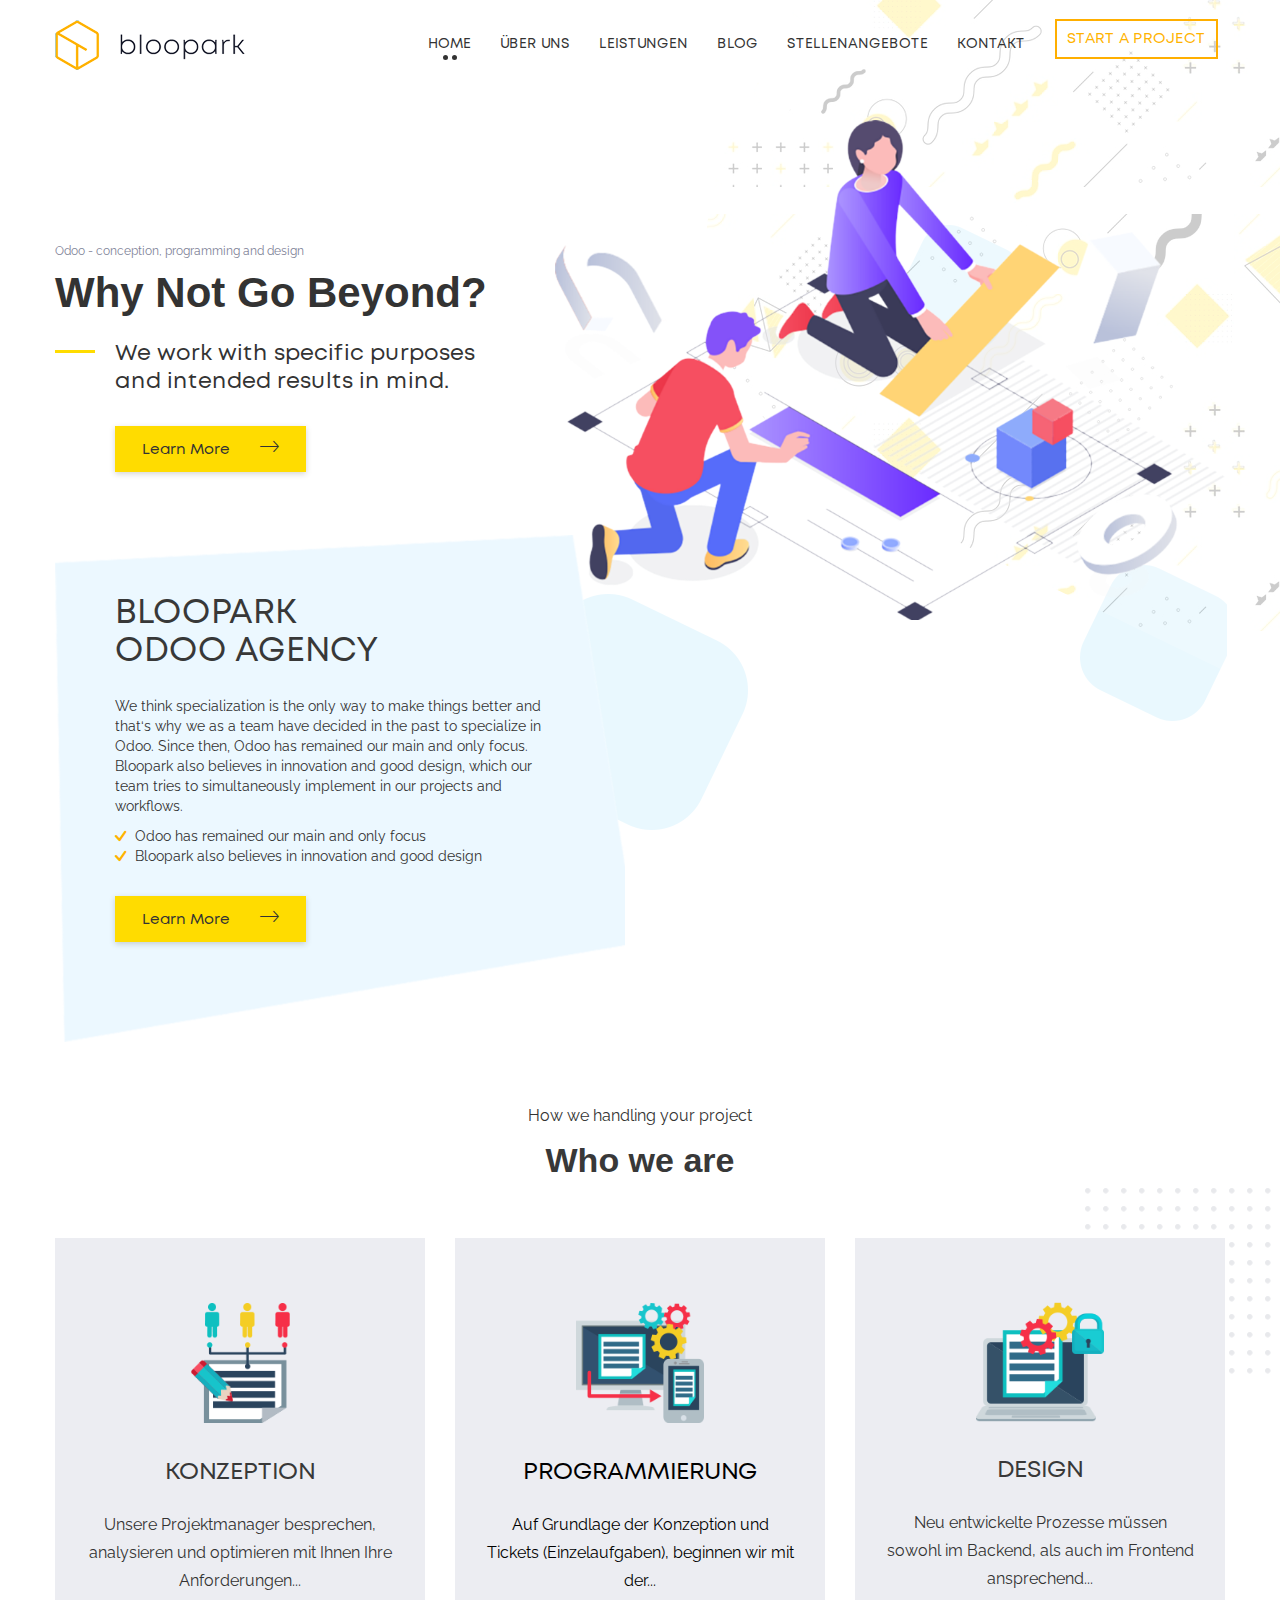
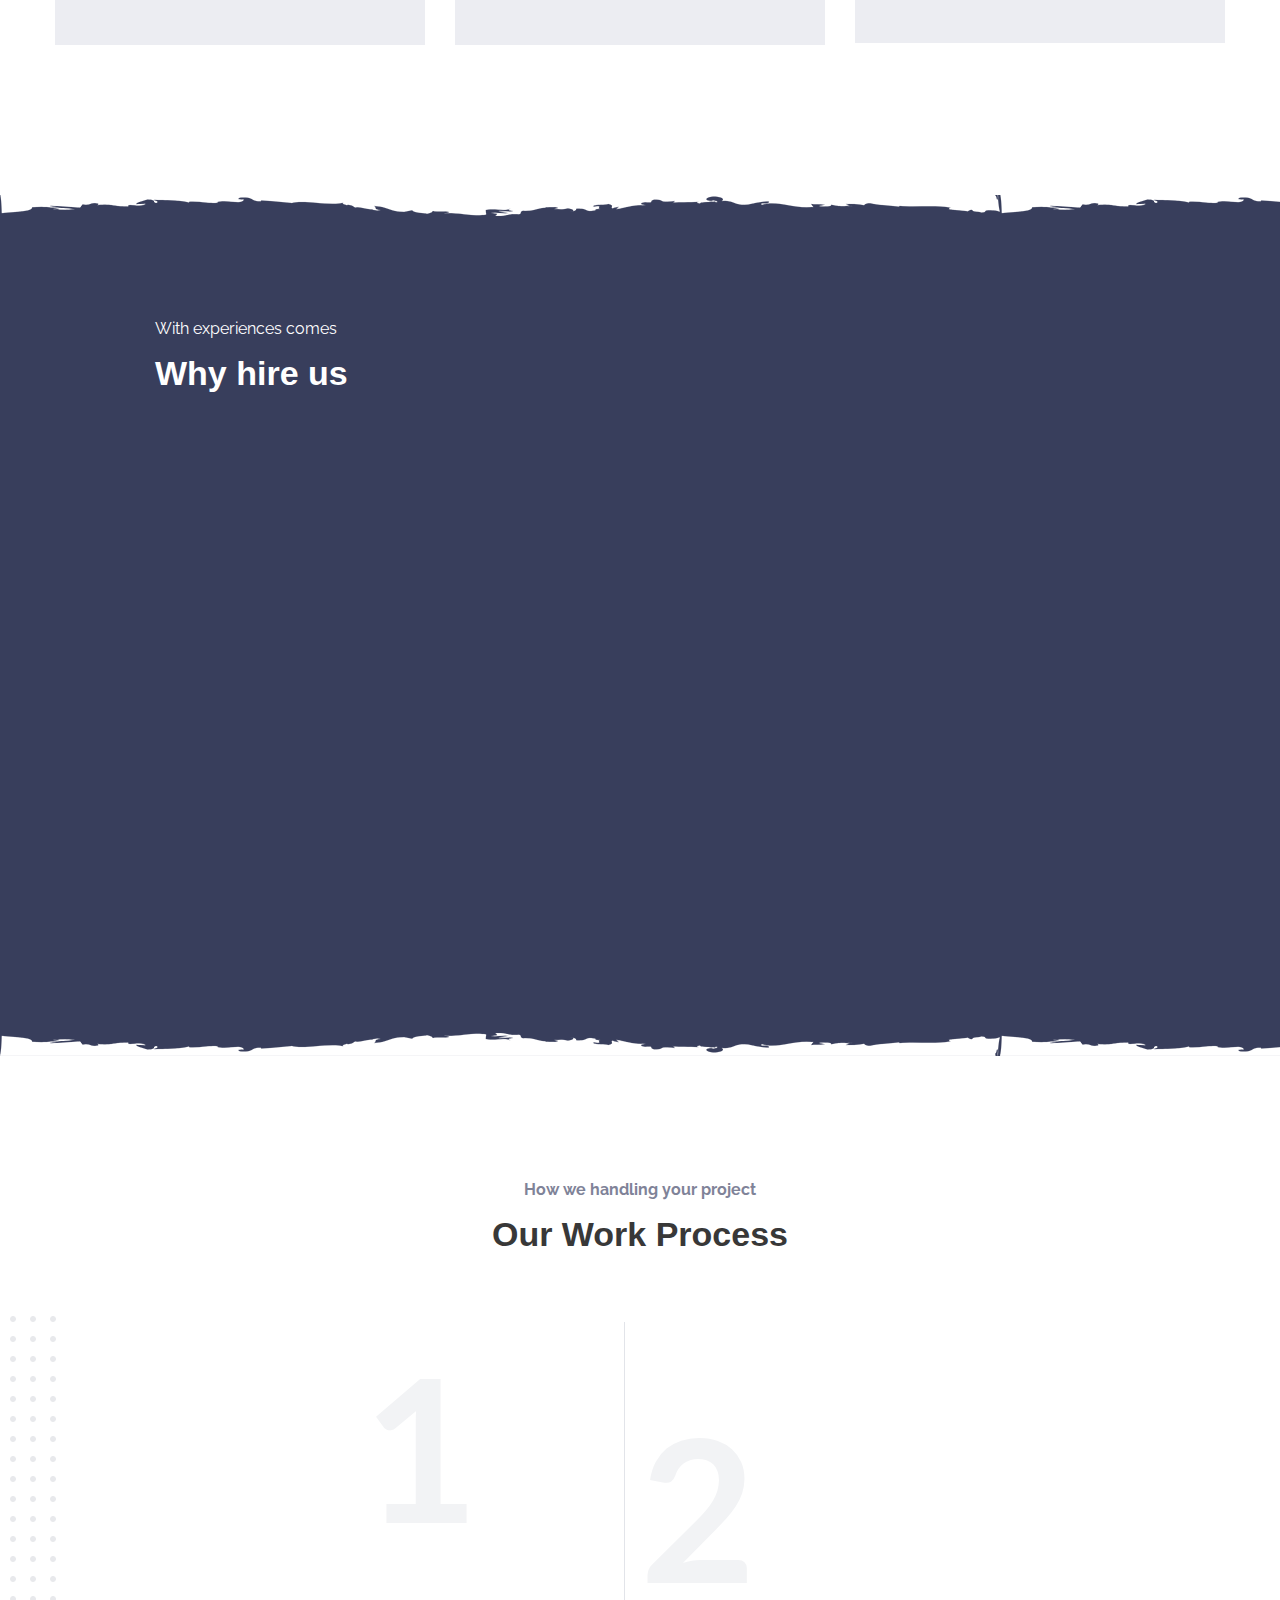
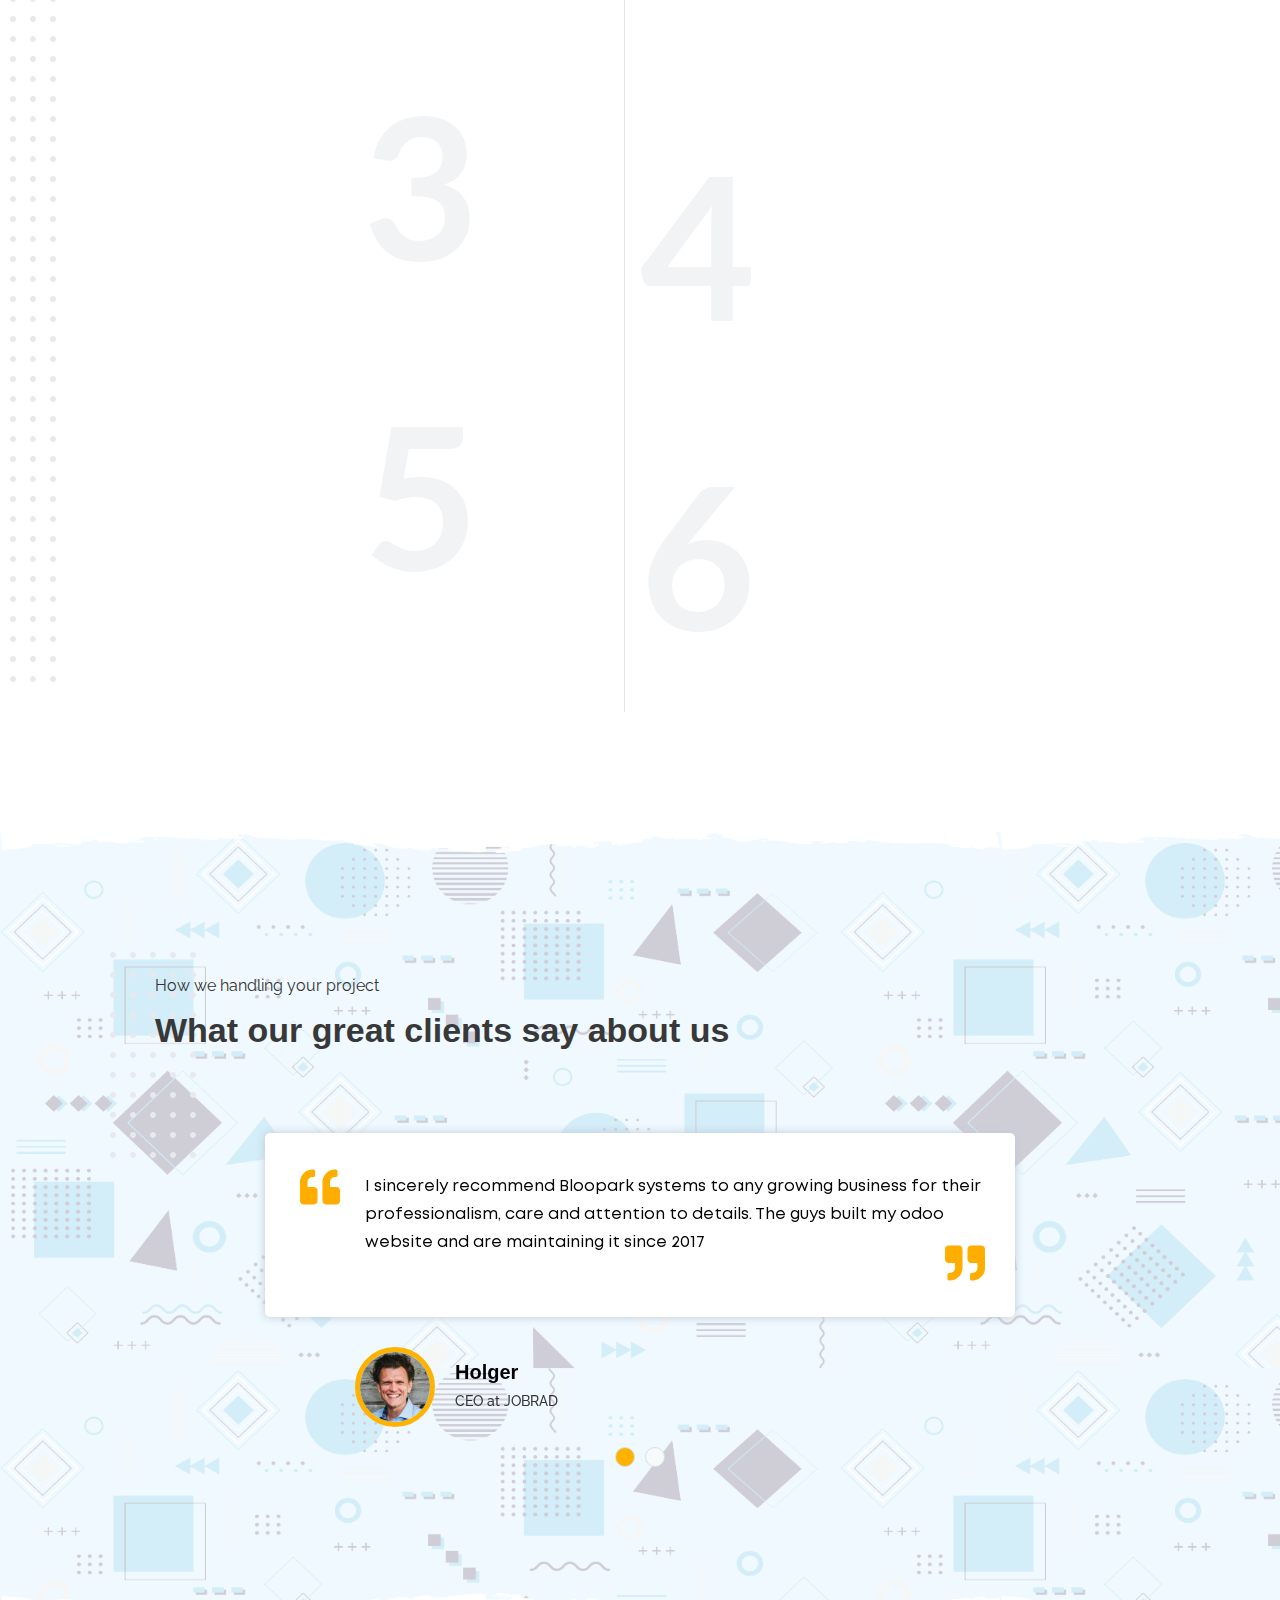
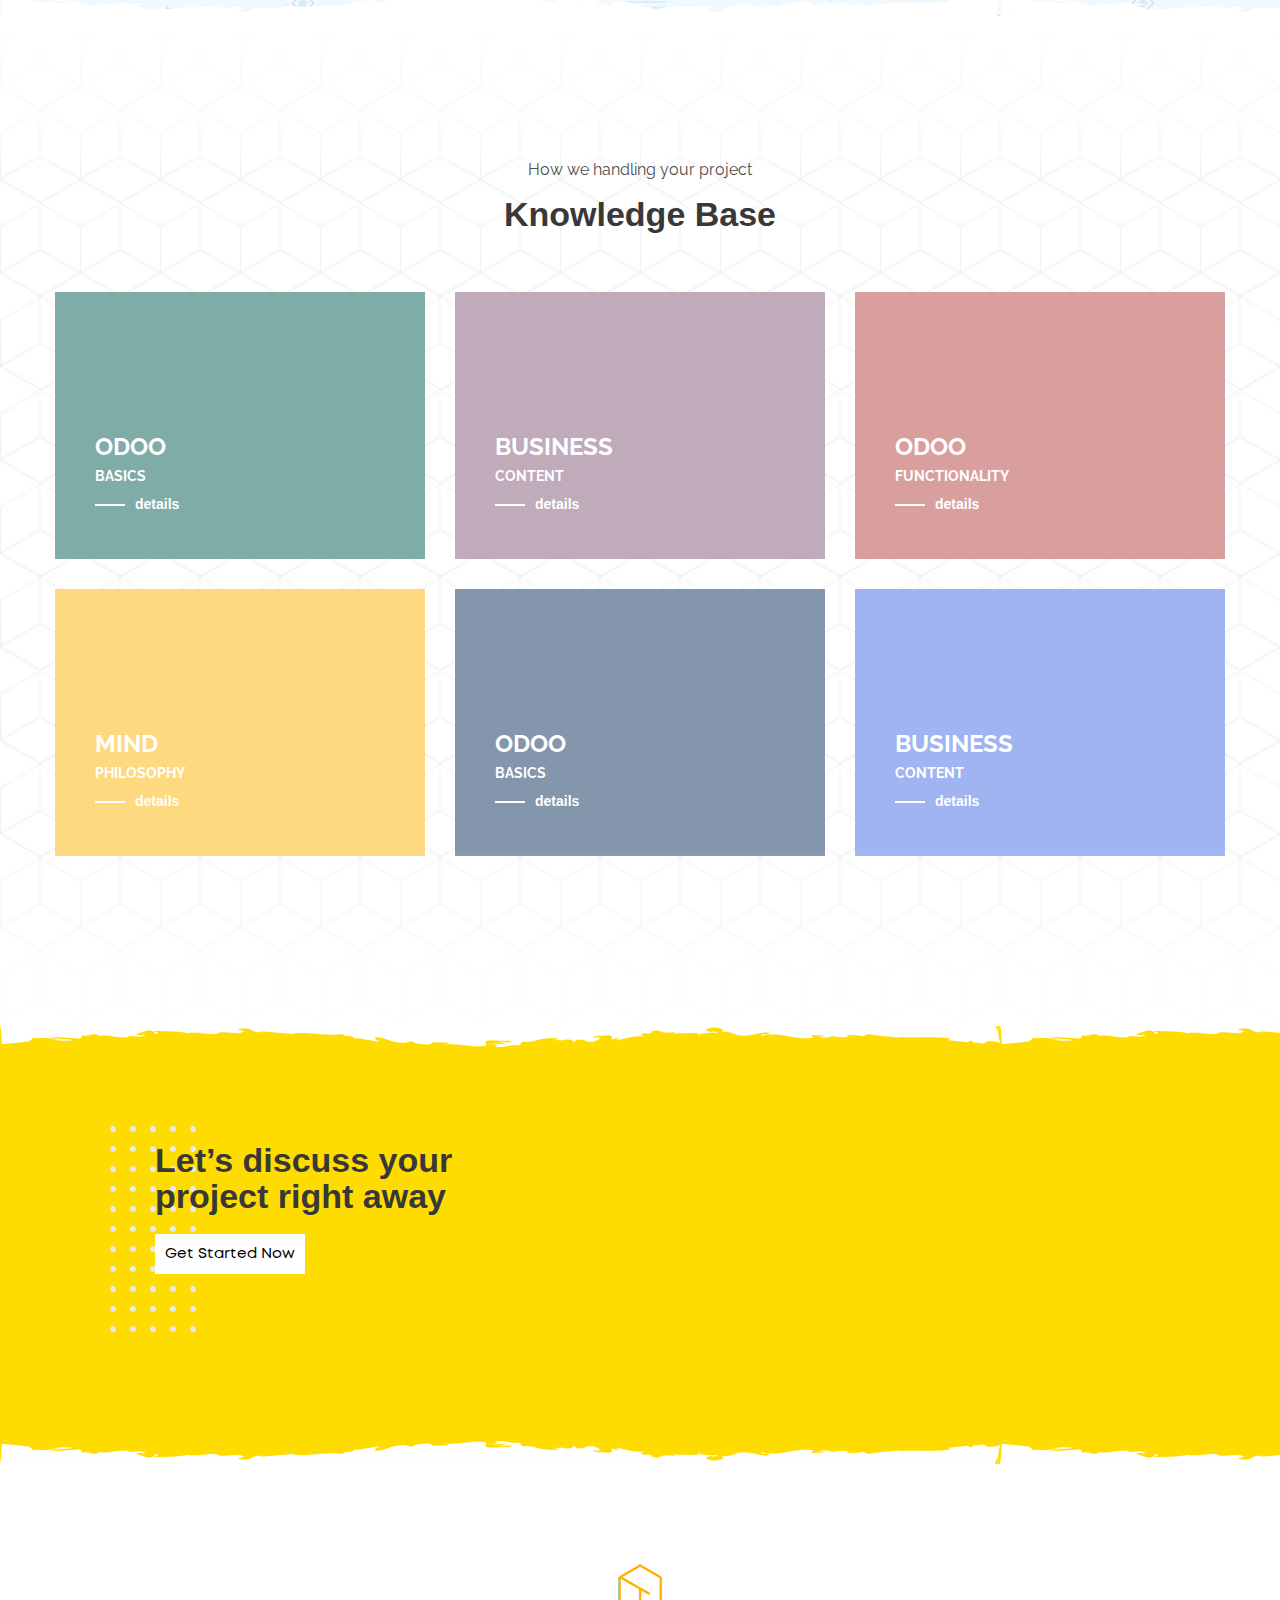
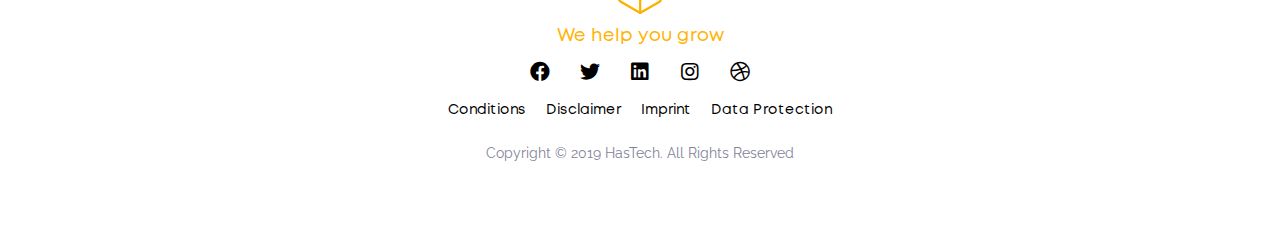
==== index.html @ 6509ae20 "First commit to add converted adobe xd prototype files" ====
<!doctype html>
<html class="no-js" lang="zxx">

<head>
    <meta charset="utf-8">
    <meta http-equiv="x-ua-compatible" content="ie=edge">
    <title>Bloopark - App Landing HTML Template</title>
    <meta name="description" content="">
    <meta name="viewport" content="width=device-width, initial-scale=1">
    <!-- Favicon -->
    <link rel="shortcut icon" type="image/x-icon" href="assets/images/favicon.ico">
    
    <!-- CSS 
    ========================= -->
   
    <!-- Bootstrap CSS -->
    <link rel="stylesheet" href="assets/css/bootstrap.min.css">
    
    <!-- Plugins CSS -->
    <link rel="stylesheet" href="assets/css/plugins.css">
    
    <!-- Main Style CSS -->
    <link rel="stylesheet" href="assets/scss/style.css">
    <!-- Font Awesome Icon CSS -->
    <link rel="stylesheet" href="assets/css/all.min.css">
    
    <!-- Modernizer JS -->
    <script src="assets/js/vendor/modernizr-2.8.3.min.js"></script>
</head>

<body>

<!-- Main Wrapper Start -->
<div class="main-wrapper">
    <!-- header-area start -->
    <header class="header header-sticky">
        <!-- header-top start -->
        <div id="main-menu" class="header-top inner-header">
            <div class="container">
                <div class="row header-top-inner">
                    <div class="col-lg-3">
                        <div class="logo">
                            <a href="index.html"><img src="assets/images/logo/logo-2.png" alt=""></a>
                        </div>
                    </div>
                    <div class="col-lg-7">
                        <div class="main-menu">
                            <nav class="main-navigation">
                                <ul>
                                    <li class="active"><a href="#slider">Home</a></li>
                                    <li class="smooth-scroll"><a href="#about">über uns</a></li>
                                    <li class="smooth-scroll"><a href="#services">Leistungen</a></li>
                                    <li><a href="#feature">Blog</a></li>
                                    <li><a href="#testimonial">Stellenangebote</a></li>
                                    <li><a href="#contact">Kontakt</a></li>
                                </ul>
                            </nav>
                        </div>
                    </div>
                    <div class="col-lg-2">
                        <a href="#" class="button uppercase main-button"><span>Start a Project</span></a>
                    </div>
                    <div class="col">
                        <!-- mobile-menu start -->
                        <div class="mobile-menu d-block d-lg-none"></div>
                        <!-- mobile-menu end -->
                    </div>
                </div>
            </div>
        </div>
        <!-- Header-top end -->
    </header>
    <!-- Header-area end -->
    
    <!-- Hero Slider start -->
    <div class="hero-slider hero-slider-bg-1" id="slider">
        <div class="single-slide slider-mockup">
            <!-- Hero Content One Start -->
            <div class="hero-content-one container">
                <div class="row align-items-center">
                    <div class="col-lg-5 col-md-5"> 
                        <div class="slider-text-info">
                            <small>Odoo - conception, programming and design </small>
                            <h1>Why not go beyond?</h1>
                            <p>We work with specific purposes and intended results in mind.</p>
                            <a href="#" class="button second-button"><span>Learn More <i class="ion-ios-arrow-thin-right"></i></span></a>
                            
                        </div>
                    </div>
                    <div class="col-lg-7 col-md-7 text-center"> 
                        <div class="slider-inner-imge-2 banner-right">
                            <img src="assets/images/slider/illustration.png" alt="">
                        </div>
                    </div>
                </div>
            </div>
            <!-- Hero Content One End -->
        </div>
    </div>
    <!-- Hero Slider end -->
    
    <!-- About Area Start -->
    <div id="about" class="about-area-one section-ptb">
        <div class="animate-section">
            <div class="icon-one" style="background-image:url(assets/images/icon/shep_01.png)"></div>
            <div class="icon-two" style="background-image:url(assets/images/icon/shep_02.png)"></div>
            <div class="icon-three" style="background-image:url(assets/images/icon/shep_03.png)"></div>
        </div>
       
        <div class="container">
            <div class="row align-items-center">
                <div class="col-lg-6 ">
                    <div class="about-content bg-about">
                        <div class="about-title">
                            <h2>bloopark <br>Odoo agency</h2>
                        </div>
                        <p>We think specialization is the only way to make things better and that‘s why we as a team have decided in the past to specialize in Odoo. Since then, Odoo has remained our main and only focus. Bloopark also believes in innovation and good design, which our team tries to simultaneously implement in our projects and workflows.</p>
                        <ul class="mb--30">
                            <li> <i class="ion-checkmark-round"></i> Odoo has remained our main and only focus</li>
                            <li><i class="ion-checkmark-round"></i> Bloopark also believes in innovation and good design</li>
                        </ul>
                        <a href="#" class="button second-button"><span>Learn More <i class="ion-ios-arrow-thin-right"></i></span></a>
                    </div>
                </div>
            </div>
        </div>
    </div>
    <!-- About Area End -->
    
    <!-- Feature Area Start  -->
    <div  id="feature" class="feature-area-inner  section-pb">
        <div class="container">
            <div class="row">
                <div class="col-lg-7 ml-auto mr-auto">
                    <div class="section-title text-center">
                        <p>How we handling your project</p>
                        <h2>Who we are</h2>
                    </div>
                </div>
            </div>
            <div class="feature-area-inner-four">
                <div class="row">
                    <div class="col-lg-4 col-md-6">
                        <div class="single-feature mb--30">
                            <div class="feature-icon">
                                <img src="assets/images/icon/feature-01.png" alt="">
                            </div>
                            <div class="feature-text">
                                <h3>KONZEPTION</h3>
                                <p>Unsere Projektmanager besprechen, analysieren und optimieren mit Ihnen Ihre Anforderungen...</p>
                            </div>
                        </div>
                    </div>
                    <div class="col-lg-4 col-md-6">
                        <div class="single-feature active mb--30">
                            <div class="feature-icon">
                                <img src="assets/images/icon/feature-02.png" alt="">
                            </div>
                            <div class="feature-text">
                                <h3>PROGRAMMIERUNG</h3>
                                <p>Auf Grundlage der Konzeption und Tickets (Einzelaufgaben), beginnen wir mit der...</p>
                            </div>
                        </div>
                    </div>
                    <div class="col-lg-4 col-md-6">
                        <div class="single-feature mb--30">
                            <div class="feature-icon">
                                <img src="assets/images/icon/feature-03.png" alt="">
                            </div>
                            <div class="feature-text">
                                <h3>DESIGN</h3>
                                <p>Neu entwickelte Prozesse müssen sowohl im Backend, als auch im Frontend ansprechend...</p>
                            </div>
                        </div>
                    </div>
                </div>
            </div>
        </div>
    </div>


    <div  id="services" class="feature-area-inner feature-area-2 section-pt section-pb section-separator-1">
        <div class="container">
            <div class="row">
                <div class="col-lg-10 ml-auto mr-auto">
                    <div class="section-title">
                        <p>With experiences comes</p>
                        <h2>Why hire us</h2>
                    </div>
                </div>
            </div>
            <div class="row col-lg-10 ml-auto mr-auto">
                <div class="col-lg-3 col-md-6"> 
                    <!-- Single Service Start -->
                    <div class="single-feature mt--30  wow fadeInLeft" data-wow-duration="0.7s">
                        <div class="feature-icon">
                            <i class="fal fa-desktop"></i>
                        </div>
                        <div class="service-text">
                            <h3>Agile & Scrum Methdology</h3>
                        </div>
                    </div>
                    <!-- Single Service End -->
                </div>
                
                <div class="col-lg-3 col-md-6"> 
                        <!-- Single Service Start -->
                    <div class="single-feature mt--30  wow fadeInLeft" data-wow-duration="0.7s">
                        <div class="feature-icon">
                            <i class="fal fa-list"></i>
                        </div>
                        <div class="service-text">
                            <h3>Flexible scope Management</h3>
                        </div>
                    </div>
                    <!-- Single Service End -->
                </div>
            
                <div class="col-lg-3 col-md-6"> 
                    <!-- Single Service Start -->
                    <div class="single-feature mt--30  wow fadeInLeft" data-wow-duration="0.7s">
                        <div class="feature-icon">
                            <i class="fal fa-robot"></i>
                        </div>
                        <div class="service-text">
                            <h3>Automated <br>testing</h3>
                        </div>
                    </div>
                    <!-- Single Service End -->
                </div>
                <div class="col-lg-3 col-md-6"> 
                    <!-- Single Service Start -->
                    <div class="single-feature mt--30  wow fadeInLeft" data-wow-duration="0.7s">
                        <div class="feature-icon">
                            <i class="fal fa-running"></i>
                        </div>
                        <div class="service-text">
                            <h3>Short production cycle</h3>
                        </div>
                    </div>
                    <!-- Single Service End -->
                </div>
                <div class="col-lg-3 col-md-6"> 
                    <!-- Single Service Start -->
                    <div class="single-feature mt--30  wow fadeInLeft" data-wow-duration="0.7s">
                        <div class="feature-icon">
                            <i class="fal fa-running"></i>
                        </div>
                        <div class="service-text">
                            <h3>Automated deployments</h3>
                        </div>
                    </div>
                    <!-- Single Service End -->
                </div>
                
                <div class="col-lg-3 col-md-6"> 
                    <!-- Single Service Start -->
                    <div class="single-feature mt--30  wow fadeInLeft" data-wow-duration="0.7s">
                        <div class="feature-icon">
                            <i class="fal fa-file-chart-line"></i>
                        </div>
                        <div class="service-text">
                            <h3>Frequent Reporting</h3>
                        </div>
                    </div>
                    <!-- Single Service End -->
                </div>
                <div class="col-lg-3 col-md-6"> 
                    <!-- Single Service Start -->
                    <div class="single-feature mt--30  wow fadeInLeft" data-wow-duration="0.7s">
                        <div class="feature-icon">
                            <i class="fal fa-code"></i>
                        </div>
                        <div class="service-text">
                            <h3>Clean & maintainable code</h3>
                        </div>
                    </div>
                    <!-- Single Service End -->
                </div>
                <div class="col-lg-3 col-md-6"> 
                    <!-- Single Service Start -->
                    <div class="single-feature mt--30  wow fadeInLeft" data-wow-duration="0.7s">
                        <div class="feature-icon">
                            <i class="fal fa-phone-laptop"></i>
                        </div>
                        <div class="service-text">
                            <h3>upToDate technology</h3>
                        </div>
                    </div>
                    <!-- Single Service End -->
                </div>
                        
            </div>
        </div>
    </div>
    

    <div  id="feature-3" class="feature-area-3 section-pt section-pb">
        <div class="container">
            <div class="row">
                <div class="col-lg-10 ml-auto mr-auto">
                    <div class="section-title text-center">
                        <p>How we handling your project</p>
                        <h2>Our Work Process</h2>
                    </div>
                </div>
            </div>
            <div class="row col-lg-6 section-pt-70 ml-auto mr-auto">
                    <div class="col-lg-6 col-md-6 counter"> 
                        <div class="single-feature mt--30  wow fadeInLeft" data-wow-duration="0.7s">
                            <div class="feature-icon">
                                <i class="fal fa-envelope-open"></i>
                            </div>
                            <div class="service-text">
                                <h3>Contact</h3>
                                <p>Contact from bloopark, problem analysis, discussion of requirements</p>
                                <a href="#">get in touche</a>
                            </div>
                        </div>
                    </div>
    
                    <div class="col-lg-6 col-md-6 counter"> 
                        <div class="single-feature mt--30  wow fadeInLeft" data-wow-duration="0.7s">
                            <div class="feature-icon">
                                <i class="fal fa-comments-alt"></i>
                            </div>
                            <div class="service-text">
                                <h3>Get Together</h3>
                                <p>Internal brainstorming with designers and developers of possible solutions</p>
                                <a href="#">ask us</a>
                            </div>
                        </div>
                    </div>
                    <div class="col-lg-6 col-md-6 counter"> 
                        <div class="single-feature mt--30  wow fadeInLeft" data-wow-duration="0.7s">
                            <div class="feature-icon">
                                <i class="fal fa-check-double"></i>
                            </div>
                            <div class="service-text">
                                <h3>Road map</h3>
                                <p>Creation of a road map / backbone of the project</p>
                                <a href="#">details</a>
                            </div>
                        </div>
                    </div>
    
                    <div class="col-lg-6 col-md-6 counter"> 
                        <div class="single-feature mt--30  wow fadeInLeft" data-wow-duration="0.7s">
                            <div class="feature-icon">
                                <i class="fal fa-desktop-alt"></i>
                            </div>
                            <div class="service-text">
                                <h3>presentation</h3>
                                <p>Presentation of ideas and road map to the customer </p>
                                <a href="#">infos</a>
                            </div>
                        </div>
                    </div>
                    <div class="col-lg-6 col-md-6 counter"> 
                        <div class="single-feature mt--30  wow fadeInLeft" data-wow-duration="0.7s">
                            <div class="feature-icon">
                                <i class="fal fa-border-none"></i>
                            </div>
                            <div class="service-text">
                                <h3>Finalization</h3>
                                <p>Finalisation of the contract, agreeing about the fee and time</p>
                                <a href="#">realization</a>
                            </div>
                        </div>
                    </div>
    
                    <div class="col-lg-6 col-md-6 counter"> 
                        <div class="single-feature mt--30  wow fadeInLeft" data-wow-duration="0.7s">
                            <div class="feature-icon">
                                <i class="fal fa-flag-alt"></i>
                            </div>
                            <div class="service-text">
                                <h3>Kick-off</h3>
                                <p>Start of the project</p>
                                <a href="#">start a project</a>
                            </div>
                        </div>
                    </div>
                        
            </div>
        </div>
    </div>
    <!-- Features Style 3  Area End -->
    
    <!-- Testimonial Area Start -->
    <div id="testimonial" class="testimonial-area section-ptb-140 section-separator-1">
        <dv class="bg-testimonial"></dv>
        <div class="container"> 
            <div class="row">
                <div class="col-lg-10 ml-auto mr-auto">
                    <div class="section-title">
                        <p>How we handling your project</p>
                        <h2>What our great clients say about us</h2>
                    </div>
                </div>
            </div>
            <div class="row">
                <div class="col-lg-8 ml-auto mr-auto">
                    <div class="testimonial-content testimonial-active">

                        <div class="single-testimonial">
                            <div class="testimonial-text">
                                <p class="client-texe-dec">I sincerely recommend Bloopark systems to any growing business for their professionalism, care and attention to details. The guys built my odoo website and are maintaining it since 2017</p> 
                            </div>
                            <div class="client-infos">
                                <div class="client-image">
                                    <img src="assets/images/review/01.jpg" alt="">
                                </div>
                                <div class="test-author">
                                    <h3>Holger</h3>
                                    <p>CEO at JOBRAD</p>
                                </div>
                            </div>
                        </div>

                        <div class="single-testimonial">
                                <div class="testimonial-text">
                                    <p class="client-texe-dec">I sincerely recommend Bloopark systems to any growing business for their professionalism, care and attention to details. The guys built my odoo website and are maintaining it since 2017</p> 
                                </div>
                                <div class="client-infos">
                                    <div class="client-image">
                                        <img src="assets/images/review/01.jpg" alt="">
                                    </div>
                                    <div class="test-author">
                                        <h3>Holger</h3>
                                        <p>CEO at JOBRAD</p>
                                    </div>
                                </div>
                            </div>
                    </div>
                </div>
            </div>
        </div>
    </div>
    <!-- Testimonial Area End -->
    
    <!-- Knowledge Area Start  -->
    <div  id="knowledge" class="knowledge-area-inner section-ptb-140">
        <div class="section-separator-2"></div>
        <div class="container">
            <div class="row">
                <div class="col-lg-7 ml-auto mr-auto">
                    <div class="section-title text-center">
                        <p>How we handling your project</p>
                        <h2>Knowledge Base</h2>
                    </div>
                </div>
            </div>
            <div class="knowledge-area-inner-four">
                <div class="row">
                    <div class="col-lg-4 col-md-6">
                        <div class="single-knowledge bg-_1 mb--30">
                            <div class="knowledge-text">
                                <h3>Odoo</h3>
                                <p>Basics</p>
                                <a href="#">details</a>
                            </div>
                        </div>
                    </div>
                    <div class="col-lg-4 col-md-6">
                        <div class="single-knowledge bg-_2 mb--30">
                            <div class="knowledge-text">
                                <h3>BUSINESS</h3>
                                <p>Content</p>
                                <a href="#">details</a>
                            </div>
                        </div>
                    </div>
                    <div class="col-lg-4 col-md-6">
                        <div class="single-knowledge bg-_3 mb--30">
                            <div class="knowledge-text">
                                <h3>Odoo</h3>
                                <p>FUNCTIONALITY</p>
                                <a href="#">details</a>
                            </div>
                        </div>
                    </div>
                    <div class="col-lg-4 col-md-6">
                        <div class="single-knowledge bg-_4 mb--30">
                            <div class="knowledge-text">
                                <h3>Mind</h3>
                                <p>PHILOSOPHY</p>
                                <a href="#">details</a>
                            </div>
                        </div>
                    </div>
                    <div class="col-lg-4 col-md-6">
                        <div class="single-knowledge bg-_5 mb--30">
                            <div class="knowledge-text">
                                <h3>Odoo</h3>
                                <p>Basics</p>
                                <a href="#">details</a>
                            </div>
                        </div>
                    </div>
                    <div class="col-lg-4 col-md-6">
                        <div class="single-knowledge bg-_6 mb--30">
                            <div class="knowledge-text">
                                <h3>BUSINESS</h3>
                                <p>Content</p>
                                <a href="#">details</a>
                            </div>
                        </div>
                    </div>
                </div>
            </div>
        </div>
    </div>
    <!-- Service Area End -->

    
    <!-- Contact us Area Start  -->
    <div  id="contact" class="contact-area bg-yellow section-separator-1 section-pt section-pb">
        <div class="container">
            <div class="row">
                <div class="col-lg-10 ml-auto mr-auto">
                    <div class="section-title">
                        <h2>Let’s discuss your<br> project right away</h2>
                        <a href="#" class="button white-button">Get Started Now</a>
                    </div>
                </div>
            </div>
        </div>
    </div>
    <!-- Contact us Style Area End -->
    
    <!-- Footer Area Start -->
    <footer class="footer-area">
        <div class="footer-content-area">
            <div class="container">
                <div class="row">
                    <div class="col-lg-12">
                        <div class="footer-content">
                            <div class="footer-logo">
                                <a href="index.html"><img src="assets/images/logo/logo.png" alt=""></a>
                                <h4>We help you grow</h4>
                            </div>
                            <div class="social-link">
                                <a href="#"><i class="fab fa-facebook"></i></a>
                                <a href="#"><i class="fab fa-twitter"></i></a>
                                <a href="#"><i class="fab fa-linkedin"></i></a>
                                <a href="#"><i class="fab fa-instagram"></i></a>
                                <a href="#"><i class="fab fa-dribbble"></i></a>
                            </div>
                            <div class="footer-menu">
                                <ul>
                                    <li><a href="#">Conditions</a></li>
                                    <li><a href="#">Disclaimer</a></li>
                                    <li><a href="#">Imprint</a></li>
                                    <li><a href="#">Data Protection</a></li>
                                </ul>
                            </div>
                            <p>Copyright © 2019 HasTech. All Rights Reserved</p>
                        </div>
                    </div>
                </div>
            </div>
        </div>
    </footer>
    <!-- Footer Area End -->
 
</div>
<!-- Main Wrapper End -->

<!-- JS
============================================ -->

<!-- jQuery JS -->
<script src="assets/js/vendor/jquery-1.12.4.min.js"></script>
<!-- Popper JS -->
<script src="assets/js/popper.min.js"></script>
<!-- Bootstrap JS -->
<script src="assets/js/bootstrap.min.js"></script>
<!-- Plugins JS -->
<script src="assets/js/plugins.js"></script>
<!-- Ajax Mail -->
<script src="assets/js/ajax-mail.js"></script>
<!-- Main JS -->
<script src="assets/js/main.js"></script>


</body>

</html>
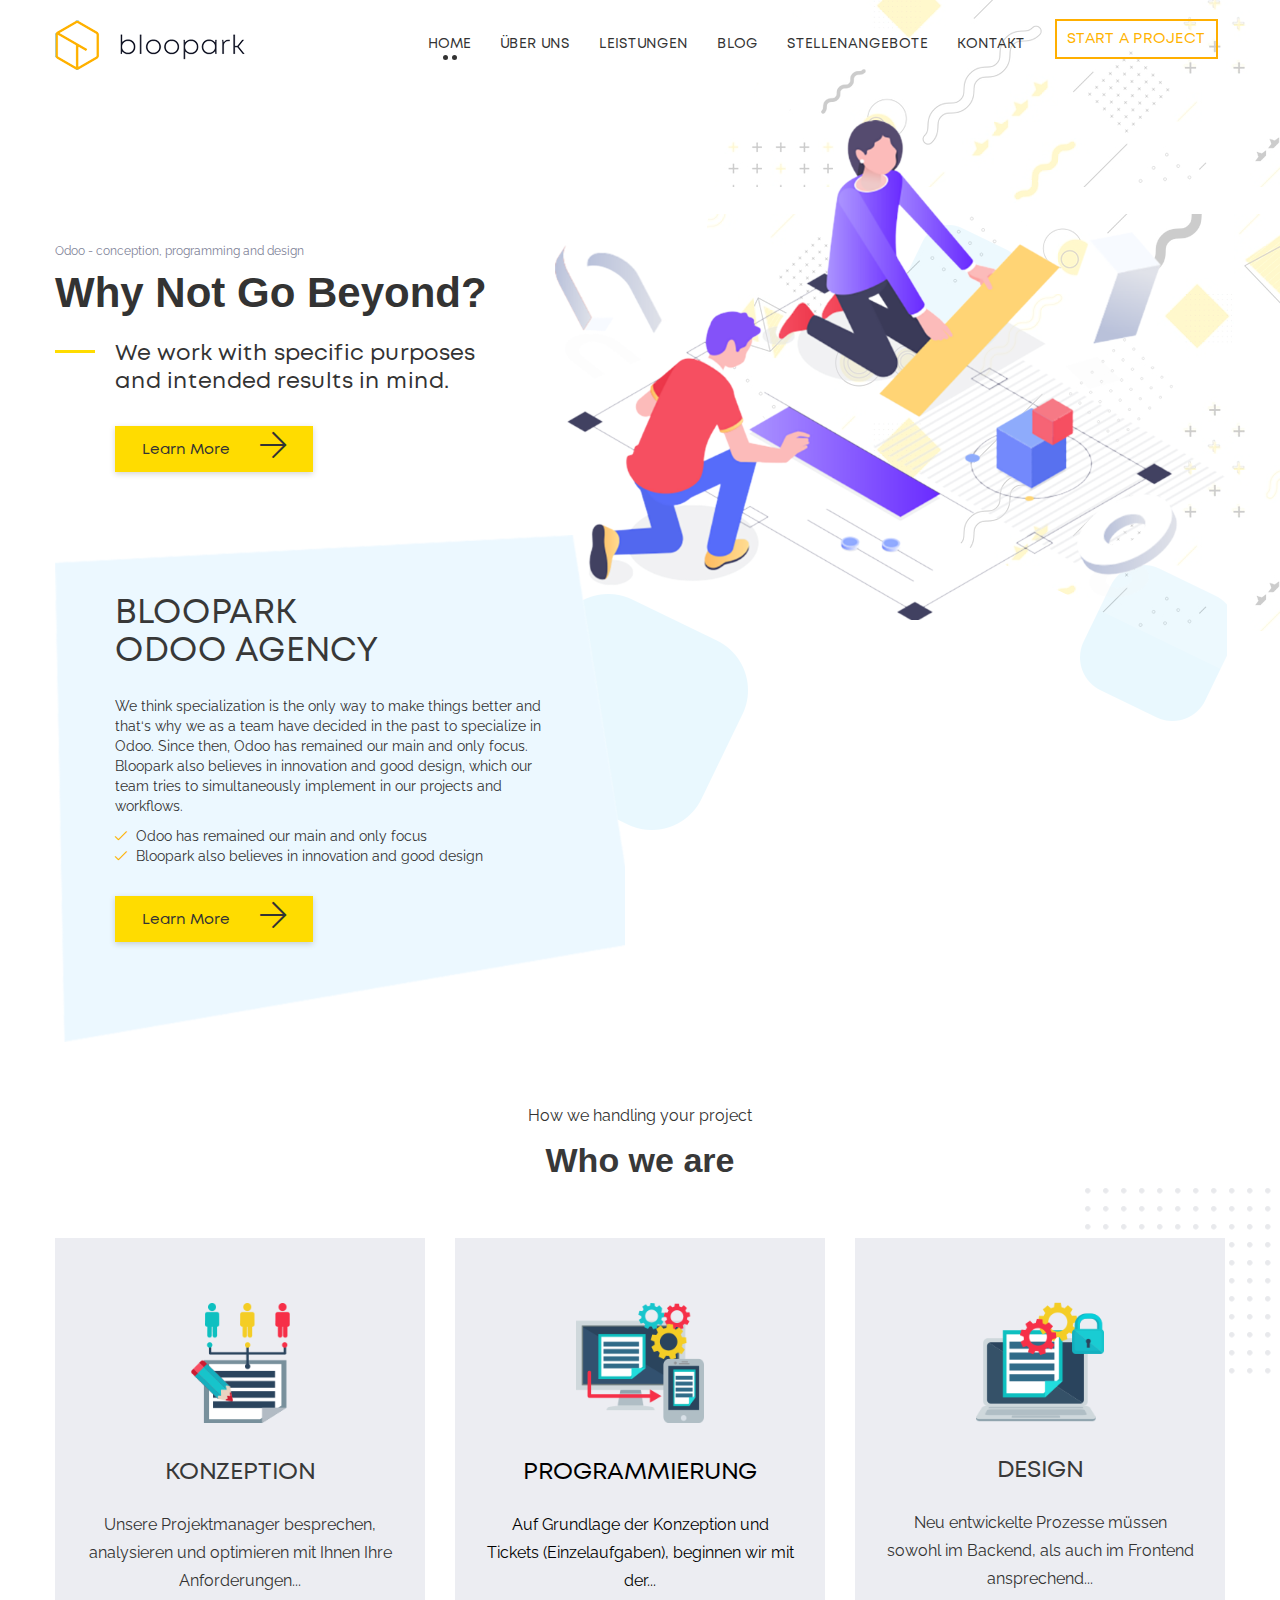
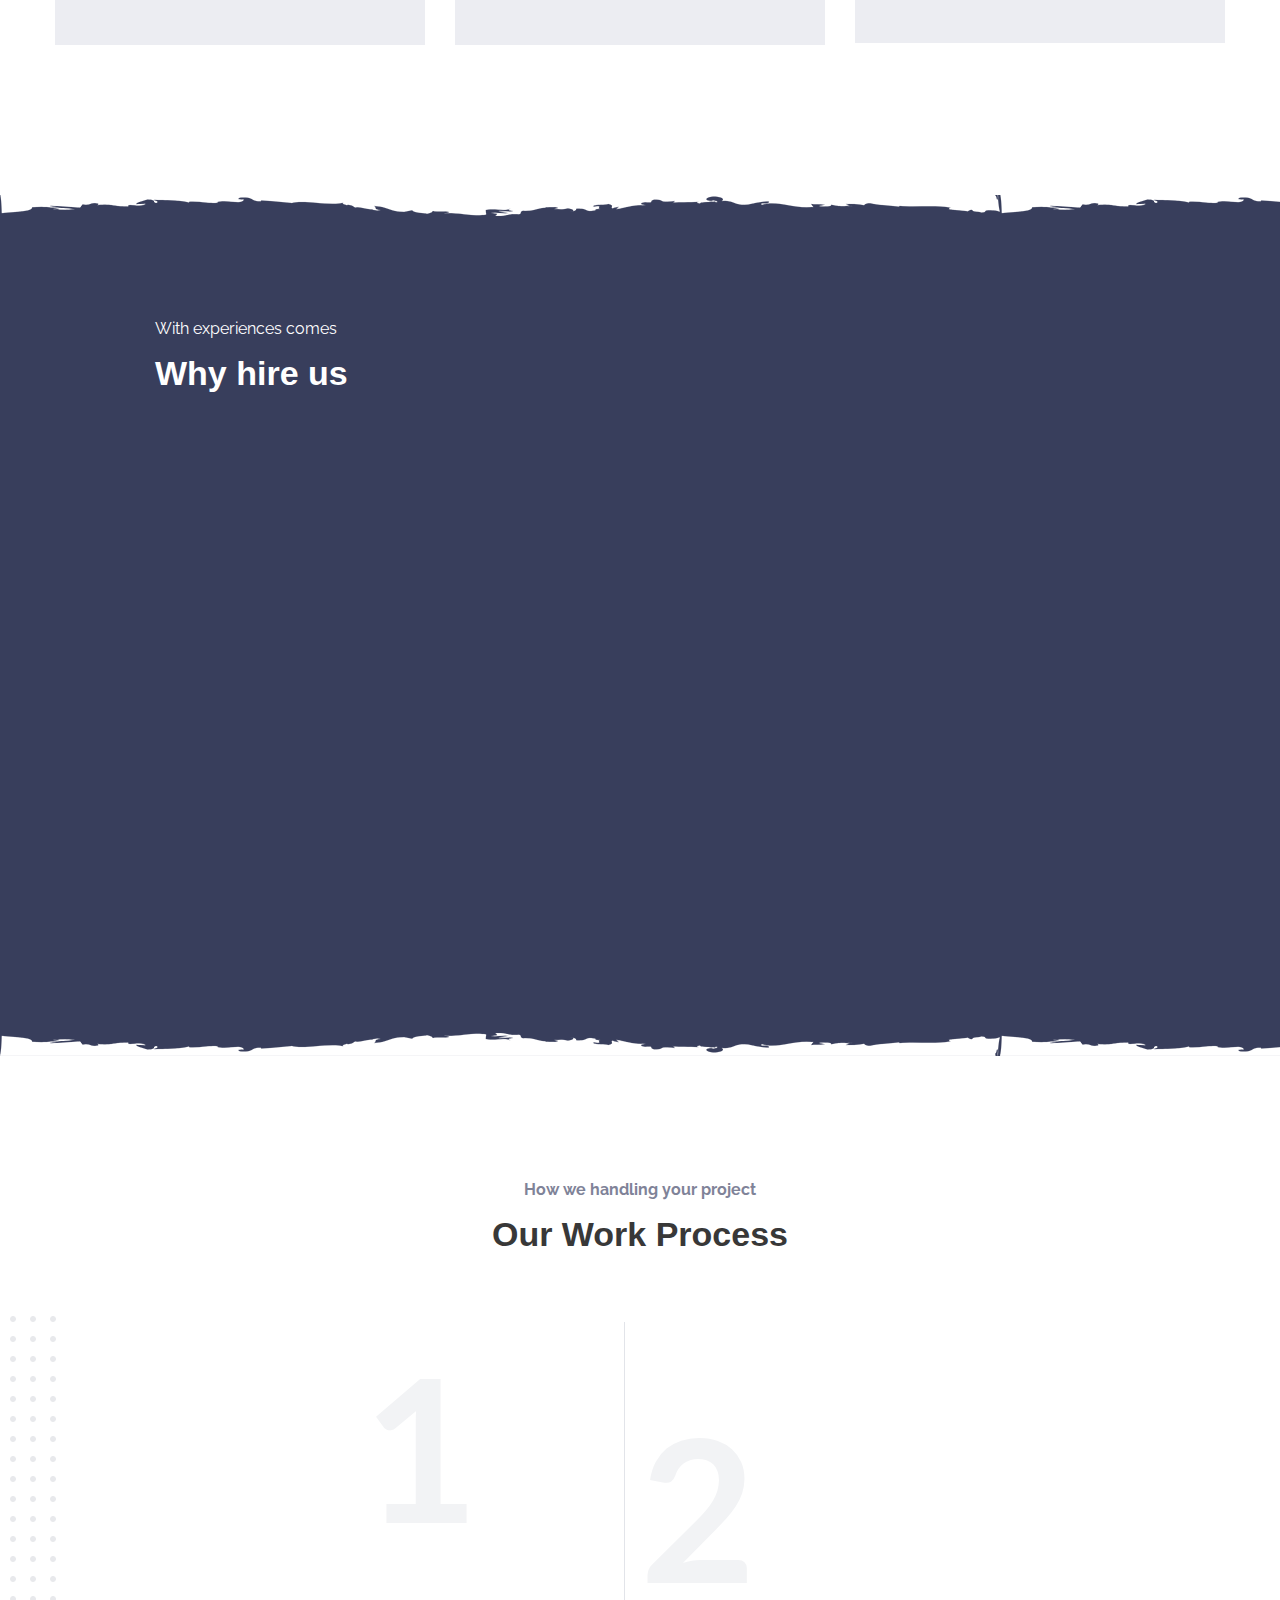
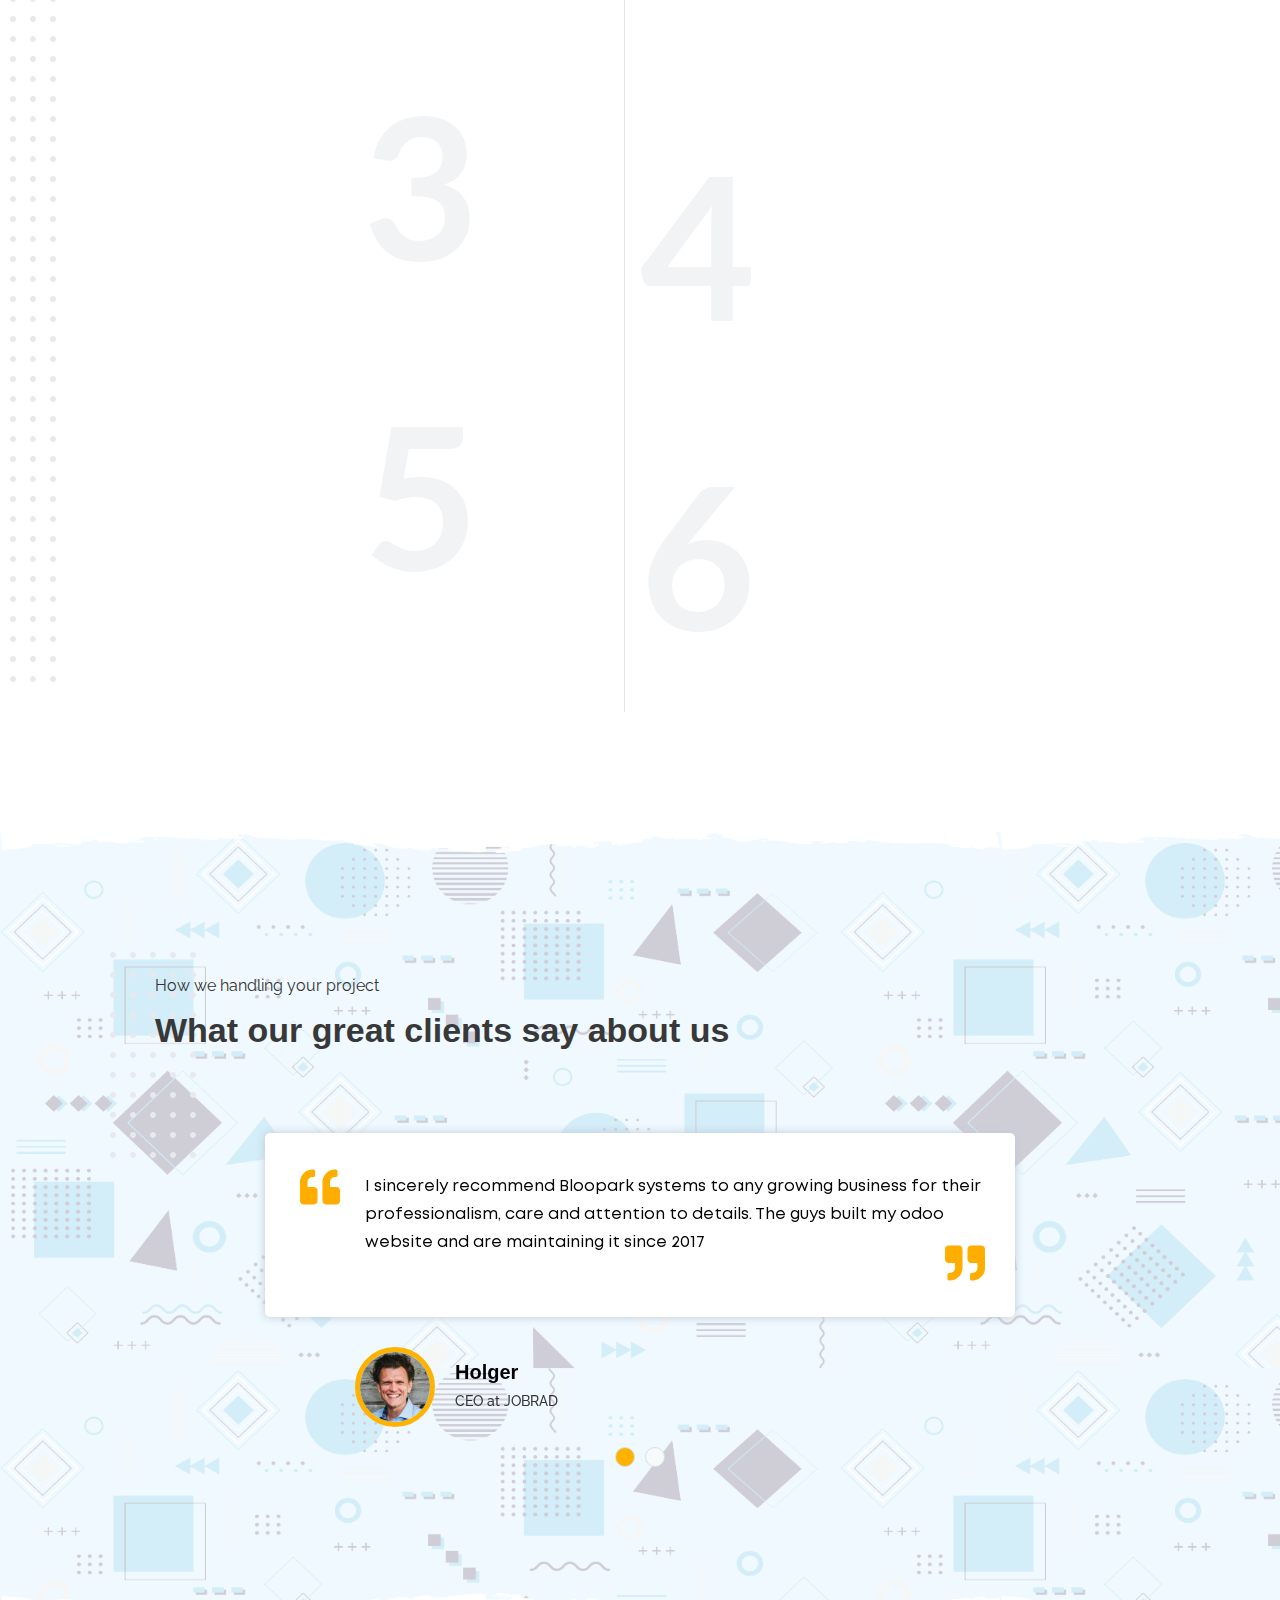
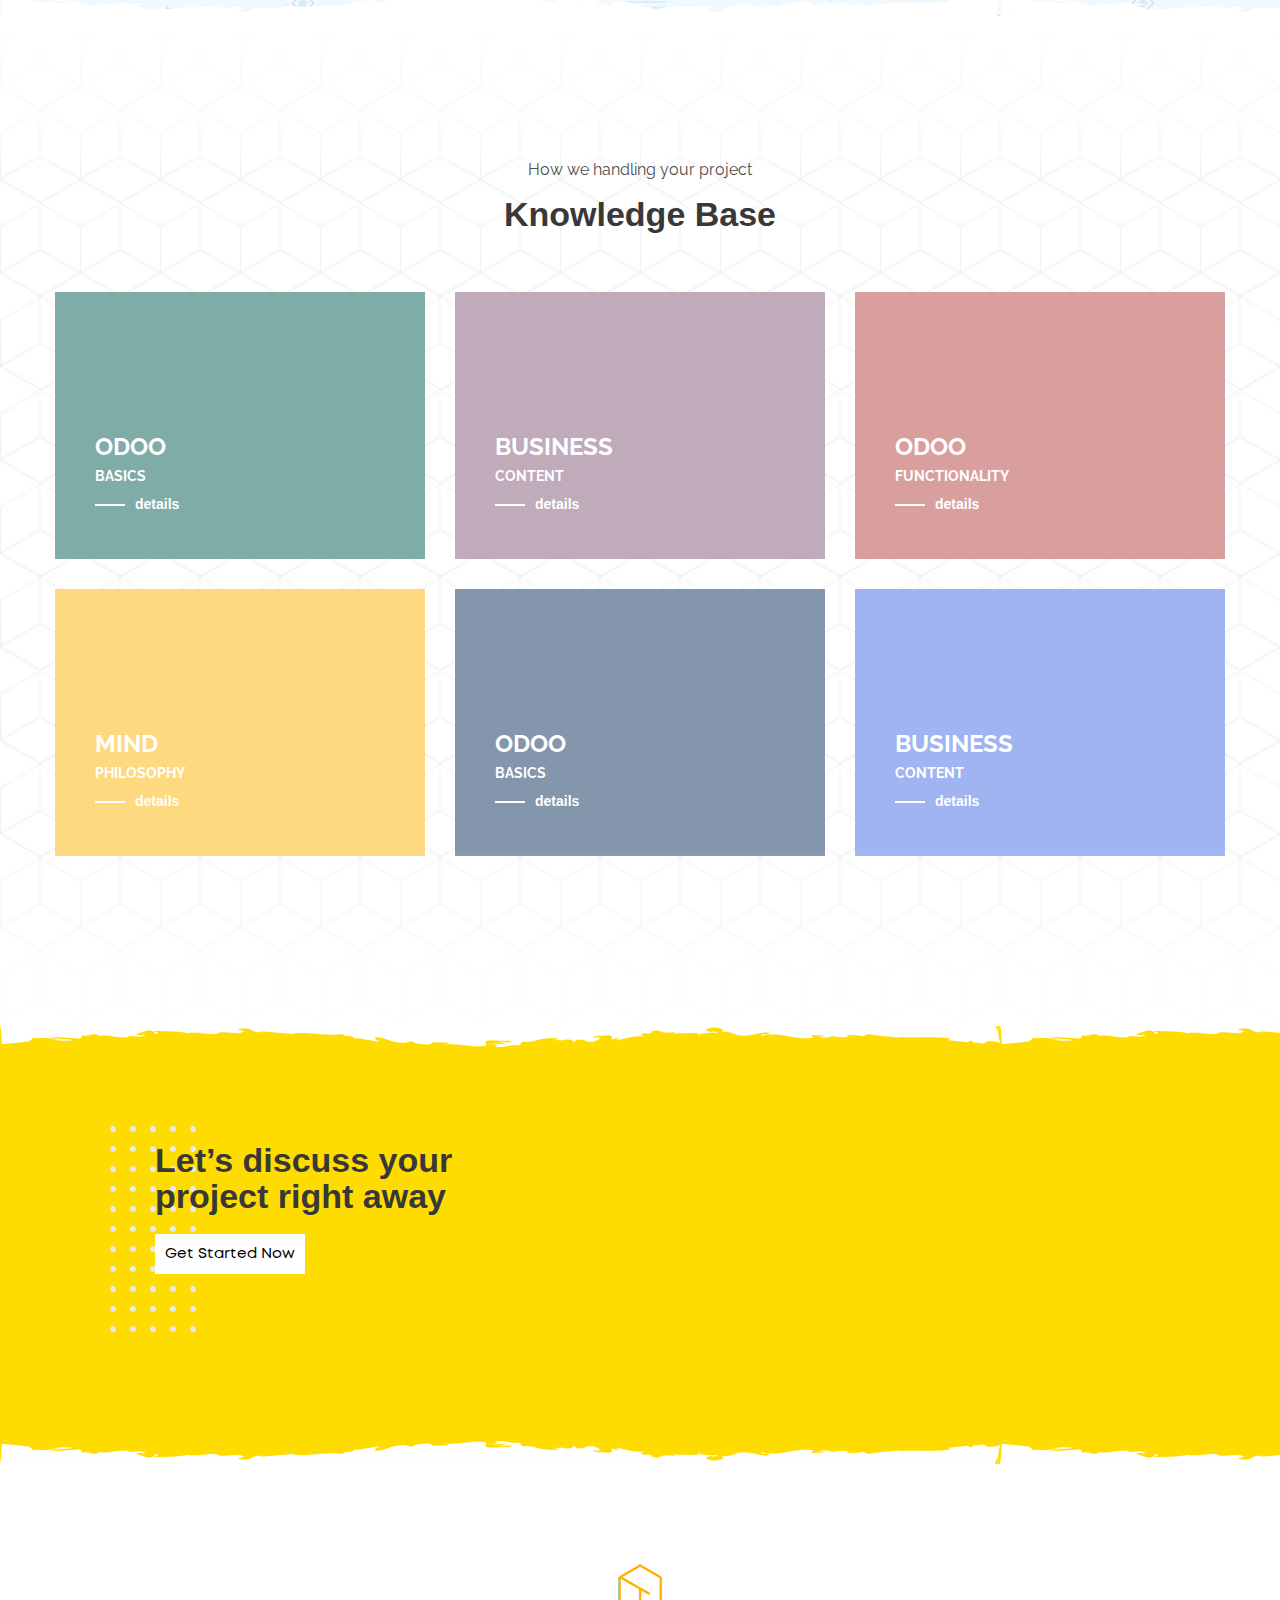
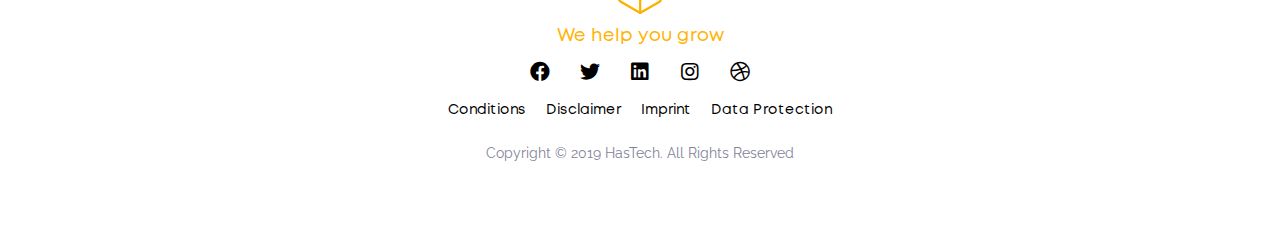
==== commit 735a10f7: "fix ion icons rendreing" ====
--- a/index.html
+++ b/index.html
@@ -4,7 +4,7 @@
 <head>
     <meta charset="utf-8">
     <meta http-equiv="x-ua-compatible" content="ie=edge">
-    <title>Bloopark - App Landing HTML Template</title>
+    <title>Bloopark - Odoo Agentur &amp; Odoo Partner Deutschland</title>
     <meta name="description" content="">
     <meta name="viewport" content="width=device-width, initial-scale=1">
     <!-- Favicon -->
@@ -83,7 +83,7 @@
                             <small>Odoo - conception, programming and design </small>
                             <h1>Why not go beyond?</h1>
                             <p>We work with specific purposes and intended results in mind.</p>
-                            <a href="#" class="button second-button"><span>Learn More <i class="ion-ios-arrow-thin-right"></i></span></a>
+                            <a href="#" class="button second-button"><span>Learn More <i class="fal fa-arrow-right"></i></span></a>
                             
                         </div>
                     </div>
@@ -116,10 +116,10 @@
                         </div>
                         <p>We think specialization is the only way to make things better and that‘s why we as a team have decided in the past to specialize in Odoo. Since then, Odoo has remained our main and only focus. Bloopark also believes in innovation and good design, which our team tries to simultaneously implement in our projects and workflows.</p>
                         <ul class="mb--30">
-                            <li> <i class="ion-checkmark-round"></i> Odoo has remained our main and only focus</li>
-                            <li><i class="ion-checkmark-round"></i> Bloopark also believes in innovation and good design</li>
+                            <li><i class="fal fa-check"></i> Odoo has remained our main and only focus</li>
+                            <li><i class="fal fa-check"></i> Bloopark also believes in innovation and good design</li>
                         </ul>
-                        <a href="#" class="button second-button"><span>Learn More <i class="ion-ios-arrow-thin-right"></i></span></a>
+                        <a href="#" class="button second-button"><span>Learn More <i class="fal fa-arrow-right"></i></span></a>
                     </div>
                 </div>
             </div>
@@ -586,4 +586,4 @@
 
 </body>
 
-</html>+</html>
